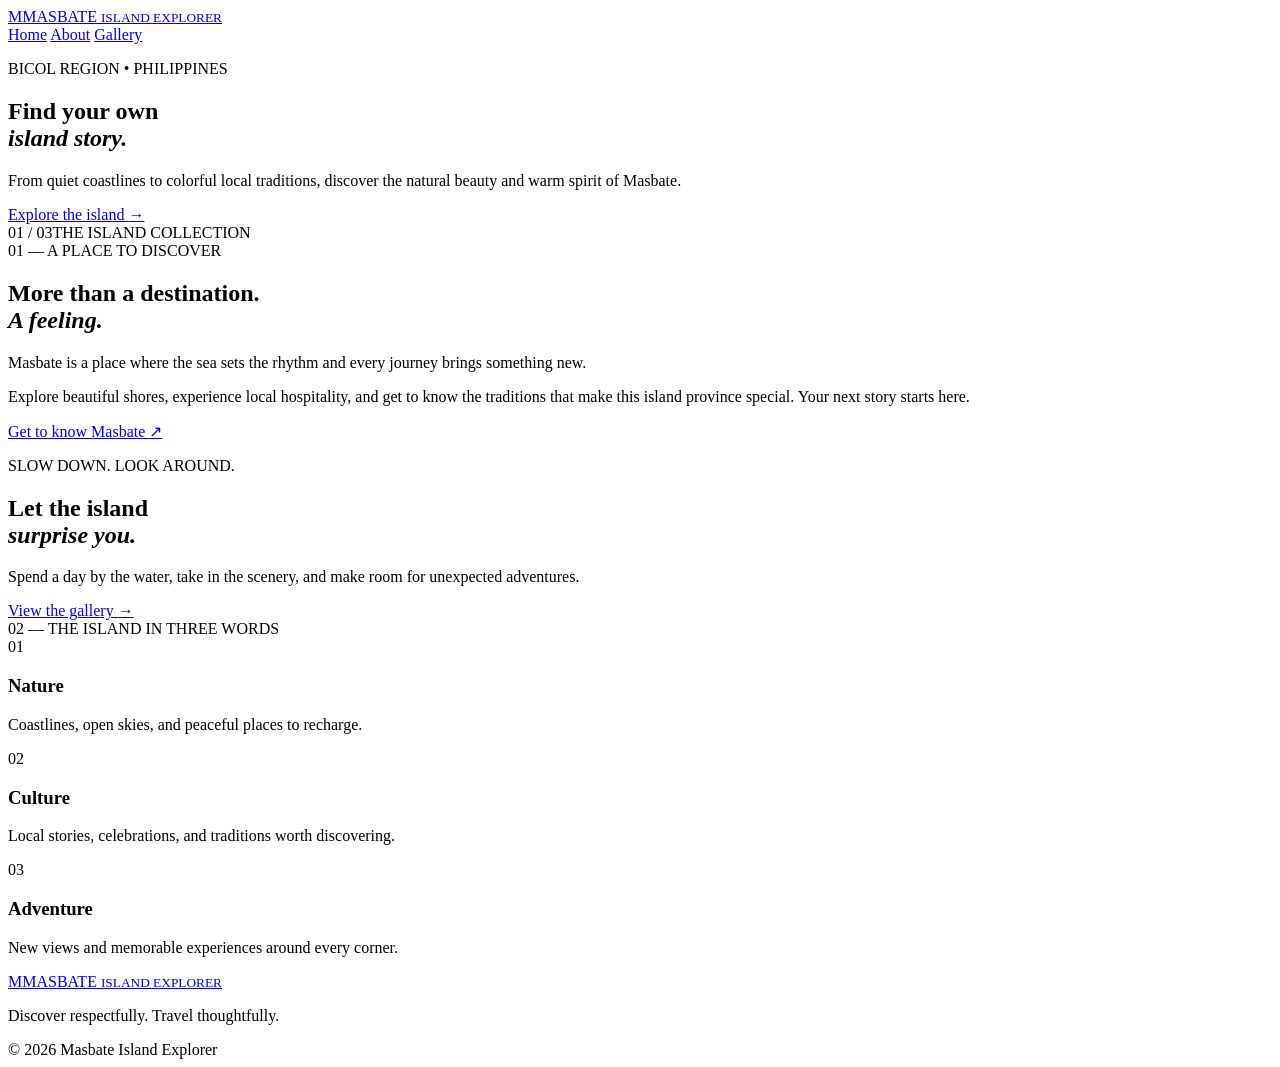
==== index.html @ 05bbf315 "Add files via upload" ====
<!DOCTYPE html>
<html lang="en">
<head>
  <meta charset="UTF-8">
  <meta name="viewport" content="width=device-width, initial-scale=1.0">
  <meta name="description" content="Discover the beaches, culture, and adventures of Masbate, Philippines.">
  <title>Masbate Island Explorer | Home</title>
  <link rel="stylesheet" href="css/style.css">
</head>
<body>
  <header class="site-header">
    <a class="brand" href="index.html"><span class="brand-mark">M</span><span>MASBATE <small>ISLAND EXPLORER</small></span></a>
    <nav aria-label="Main navigation">
      <a class="active" href="index.html">Home</a>
      <a href="about.html">About</a>
      <a href="gallery.html">Gallery</a>
    </nav>
  </header>

  <main>
    <section class="hero">
      <div class="hero-shade"></div>
      <div class="hero-content">
        <p class="eyebrow">BICOL REGION • PHILIPPINES</p>
        <h1>Find your own<br><em>island story.</em></h1>
        <p class="hero-copy">From quiet coastlines to colorful local traditions, discover the natural beauty and warm spirit of Masbate.</p>
        <a class="button button-light" href="gallery.html">Explore the island <span aria-hidden="true">→</span></a>
      </div>
      <div class="hero-note"><span>01 / 03</span><span>THE ISLAND COLLECTION</span></div>
    </section>

    <section class="intro section-wrap">
      <div class="section-label">01 — A PLACE TO DISCOVER</div>
      <div class="intro-grid">
        <h2>More than a destination.<br><em>A feeling.</em></h2>
        <div>
          <p class="lead">Masbate is a place where the sea sets the rhythm and every journey brings something new.</p>
          <p>Explore beautiful shores, experience local hospitality, and get to know the traditions that make this island province special. Your next story starts here.</p>
          <a class="text-link" href="about.html">Get to know Masbate <span>↗</span></a>
        </div>
      </div>
    </section>

    <section class="feature-band">
      <div class="feature-image" role="img" aria-label="Tropical coastline with clear blue water"></div>
      <div class="feature-copy">
        <p class="eyebrow">SLOW DOWN. LOOK AROUND.</p>
        <h2>Let the island<br><em>surprise you.</em></h2>
        <p>Spend a day by the water, take in the scenery, and make room for unexpected adventures.</p>
        <a class="button button-dark" href="gallery.html">View the gallery <span aria-hidden="true">→</span></a>
      </div>
    </section>

    <section class="highlights section-wrap">
      <div class="section-label">02 — THE ISLAND IN THREE WORDS</div>
      <div class="highlight-grid">
        <article><span class="number">01</span><h3>Nature</h3><p>Coastlines, open skies, and peaceful places to recharge.</p></article>
        <article><span class="number">02</span><h3>Culture</h3><p>Local stories, celebrations, and traditions worth discovering.</p></article>
        <article><span class="number">03</span><h3>Adventure</h3><p>New views and memorable experiences around every corner.</p></article>
      </div>
    </section>
  </main>

  <footer class="site-footer"><a class="brand footer-brand" href="index.html"><span class="brand-mark">M</span><span>MASBATE <small>ISLAND EXPLORER</small></span></a><p>Discover respectfully. Travel thoughtfully.</p><span>© 2026 Masbate Island Explorer</span></footer>
</body>
</html>
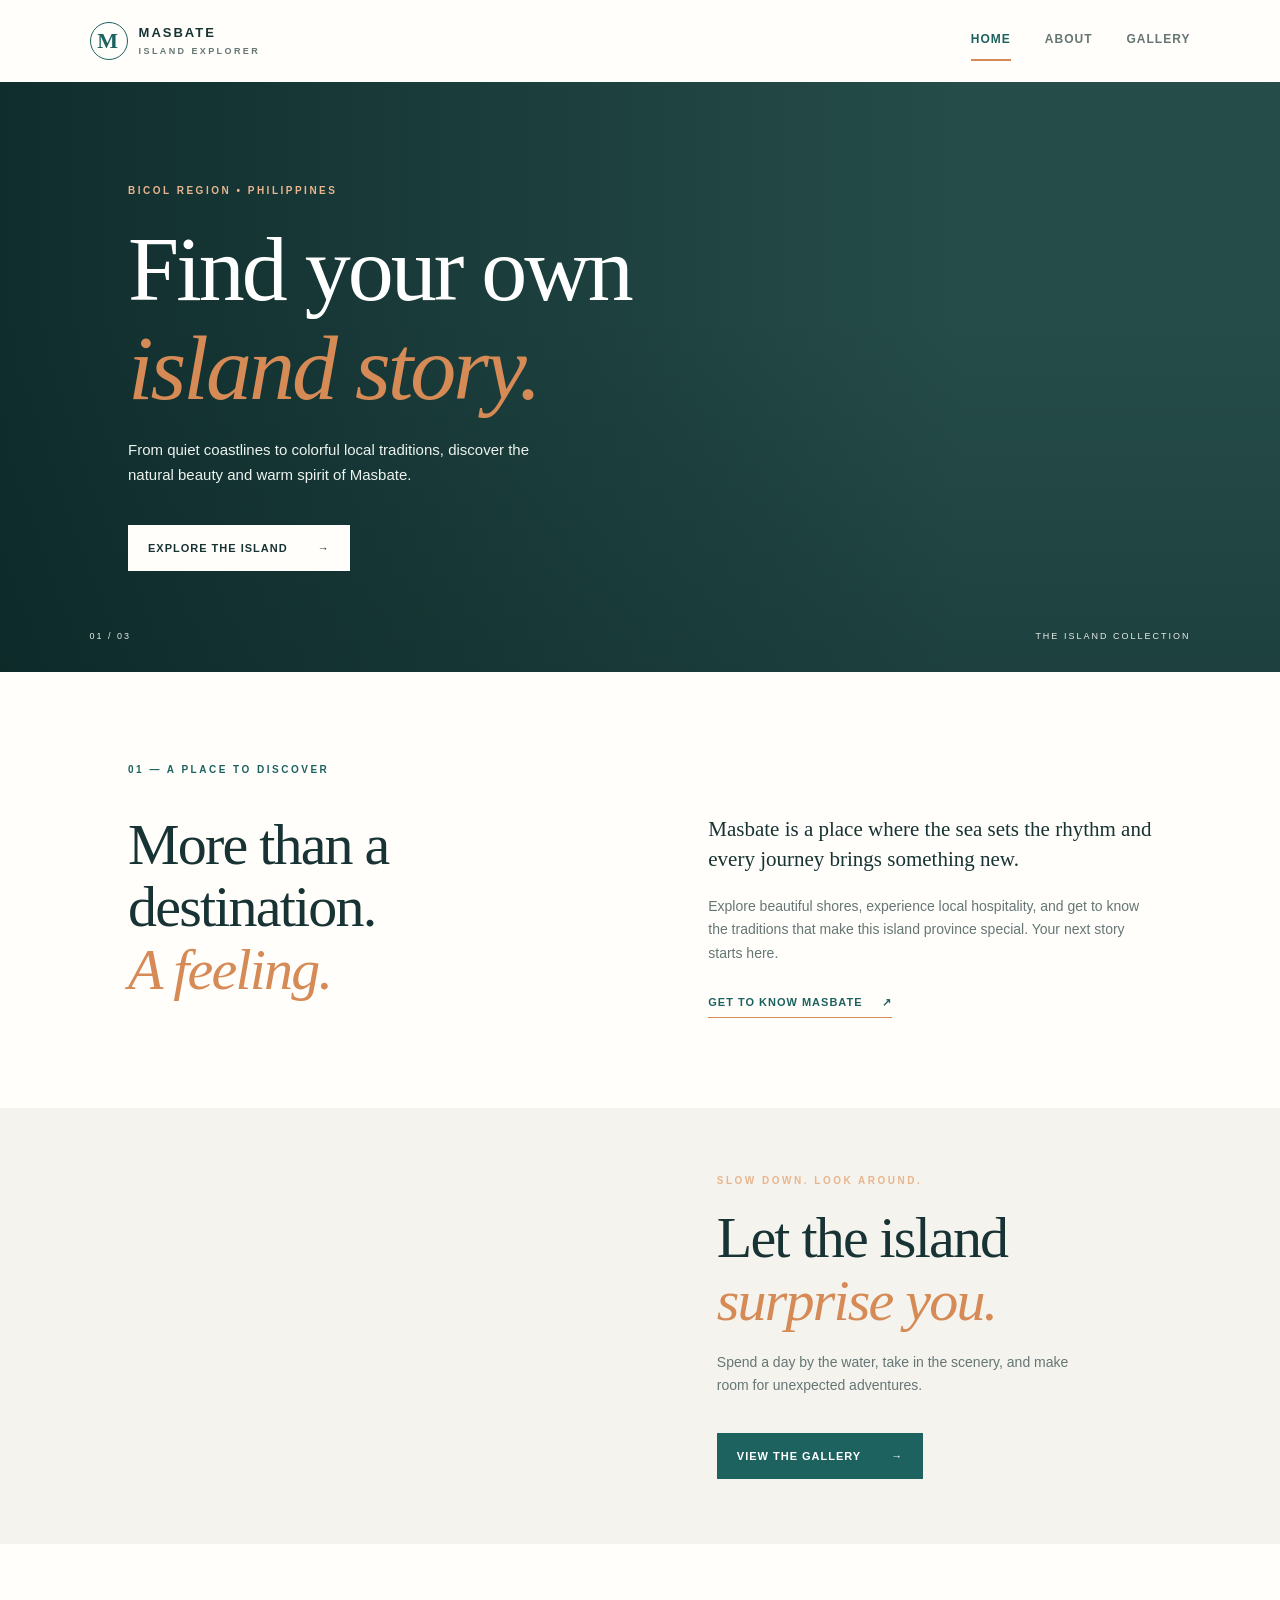
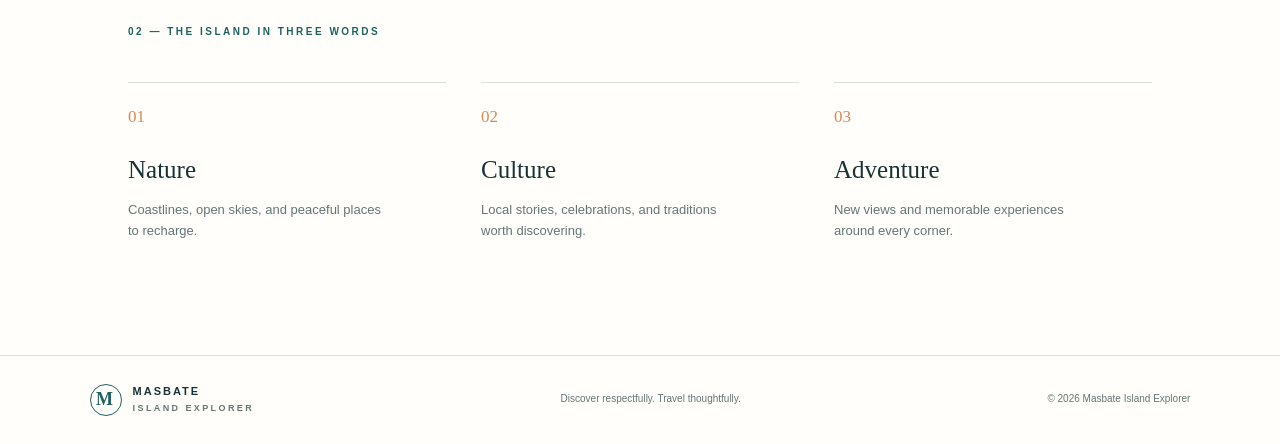
==== commit eeb993ea: "Update index.html" ====
--- a/index.html
+++ b/index.html
@@ -5,7 +5,7 @@
   <meta name="viewport" content="width=device-width, initial-scale=1.0">
   <meta name="description" content="Discover the beaches, culture, and adventures of Masbate, Philippines.">
   <title>Masbate Island Explorer | Home</title>
-  <link rel="stylesheet" href="css/style.css">
+  <link rel="stylesheet" href="style.css">
 </head>
 <body>
   <header class="site-header">
--- a/style.css
+++ b/style.css
@@ -0,0 +1,108 @@
+:root {
+  --ink: #183333;
+  --muted: #657675;
+  --cream: #f5f3ed;
+  --paper: #fffefa;
+  --teal: #1e6260;
+  --orange: #d68a55;
+  --line: #d9dfd8;
+}
+* { box-sizing: border-box; }
+html { scroll-behavior: smooth; }
+body { margin: 0; color: var(--ink); background: var(--paper); font-family: Arial, Helvetica, sans-serif; line-height: 1.65; }
+a { color: inherit; text-decoration: none; }
+.site-header { min-height: 82px; padding: 0 7%; display: flex; align-items: center; justify-content: space-between; gap: 24px; background: var(--paper); }
+.brand { display: inline-flex; align-items: center; gap: 11px; font-size: 13px; font-weight: 800; letter-spacing: 2px; line-height: 1.2; }
+.brand small { display: block; margin-top: 5px; color: var(--muted); font-size: 9px; letter-spacing: 2.4px; }
+.brand-mark { width: 38px; height: 38px; display: grid; place-items: center; border: 1px solid var(--teal); border-radius: 50%; color: var(--teal); font-family: Georgia, serif; font-size: 22px; }
+nav { display: flex; gap: 34px; align-items: center; }
+nav a { padding: 9px 0; color: var(--muted); font-size: 12px; font-weight: 700; letter-spacing: 1px; text-transform: uppercase; border-bottom: 2px solid transparent; }
+nav a:hover, nav a:focus, nav a.active { color: var(--teal); border-color: var(--orange); }
+.hero { min-height: 590px; position: relative; display: flex; align-items: center; padding: 80px 10%; color: white; background: #315c58 url('https://images.unsplash.com/photo-1500375592092-40eb2168fd21?auto=format&fit=crop&w=2000&q=90') center 52%/cover no-repeat; }
+.hero-shade { position: absolute; inset: 0; background: linear-gradient(90deg, rgba(8,35,35,.82), rgba(8,35,35,.28) 75%), linear-gradient(0deg, rgba(8,35,35,.28), transparent 60%); }
+.hero-content { position: relative; z-index: 1; max-width: 600px; }
+.eyebrow, .section-label { font-size: 10px; font-weight: 800; letter-spacing: 2.5px; }
+.eyebrow { color: #e8b58e; }
+h1, h2, h3, p { margin-top: 0; }
+h1, h2 { font-family: Georgia, 'Times New Roman', serif; font-weight: 400; line-height: 1.08; }
+h1 { margin: 20px 0; font-size: clamp(54px, 8vw, 92px); letter-spacing: -3px; }
+h1 em, h2 em { color: var(--orange); font-weight: 400; }
+.hero-copy { max-width: 430px; color: #edf3ef; font-size: 15px; }
+.button { display: inline-flex; align-items: center; gap: 30px; margin-top: 22px; padding: 14px 20px; font-size: 11px; font-weight: 800; letter-spacing: 1px; text-transform: uppercase; transition: transform .2s, background .2s; }
+.button:hover { transform: translateY(-3px); }
+.button-light { color: var(--ink); background: #fffefa; }
+.button-dark { color: white; background: var(--teal); }
+.button-dark:hover { background: #124947; }
+.hero-note { position: absolute; z-index: 1; right: 7%; bottom: 28px; left: 7%; display: flex; justify-content: space-between; color: #e6ece8; font-size: 9px; letter-spacing: 2px; }
+.section-wrap { padding: 90px 10%; }
+.section-label { color: var(--teal); }
+.intro-grid { display: grid; grid-template-columns: 1.1fr 1fr; gap: 9%; margin-top: 35px; }
+h2 { margin-bottom: 0; font-size: clamp(38px, 5vw, 58px); letter-spacing: -1.8px; }
+.lead { color: var(--ink); font-family: Georgia, serif; font-size: 21px; line-height: 1.45; }
+.intro-grid div > p:not(.lead) { color: var(--muted); font-size: 14px; }
+.text-link { display: inline-block; margin-top: 14px; padding-bottom: 6px; border-bottom: 1px solid var(--orange); color: var(--teal); font-size: 11px; font-weight: 800; letter-spacing: 1px; text-transform: uppercase; }
+.text-link span { margin-left: 15px; }
+.feature-band { display: grid; grid-template-columns: 1fr 1fr; min-height: 430px; background: var(--cream); }
+.feature-image { min-height: 430px; background: url('https://images.unsplash.com/photo-1519046904884-53103b34b206?auto=format&fit=crop&w=1400&q=85') center/cover no-repeat; }
+.feature-copy { align-self: center; max-width: 530px; padding: 65px 12%; }
+.feature-copy h2 { margin: 18px 0; }
+.feature-copy > p:not(.eyebrow) { color: var(--muted); font-size: 14px; }
+.highlights { padding-top: 80px; padding-bottom: 100px; }
+.highlight-grid, .values-grid { display: grid; grid-template-columns: repeat(3, 1fr); gap: 35px; margin-top: 42px; }
+.highlight-grid article { padding-top: 20px; border-top: 1px solid var(--line); }
+.number, .values-grid article > span { color: var(--orange); font-family: Georgia, serif; font-size: 17px; }
+.highlight-grid h3, .values-grid h3 { margin: 18px 0 8px; font-family: Georgia, serif; font-size: 25px; font-weight: 400; }
+.highlight-grid p, .values-grid p { max-width: 260px; color: var(--muted); font-size: 13px; }
+.site-footer { display: flex; align-items: center; justify-content: space-between; gap: 20px; padding: 28px 7%; border-top: 1px solid var(--line); }
+.site-footer > p, .site-footer > span { margin: 0; color: var(--muted); font-size: 10px; }
+.footer-brand { font-size: 11px; }
+.footer-brand .brand-mark { width: 32px; height: 32px; font-size: 18px; }
+.page-hero { min-height: 390px; display: flex; align-items: center; padding: 65px 10%; color: white; background-position: center; background-size: cover; }
+.about-hero { background-image: linear-gradient(90deg, rgba(8,35,35,.82), rgba(8,35,35,.2)), url('https://images.unsplash.com/photo-1473116763249-2c2c7f3a1d4a?auto=format&fit=crop&w=1800&q=85'); background-color: #315c58; }
+.gallery-hero { background-image: linear-gradient(90deg, rgba(8,35,35,.82), rgba(8,35,35,.2)), url('https://images.unsplash.com/photo-1507525428034-b723cf961d3e?auto=format&fit=crop&w=1800&q=85'); }
+.page-hero-inner { max-width: 650px; }
+.page-hero h1 { font-size: clamp(52px, 7vw, 78px); }
+.page-hero-inner > p:last-child { color: #edf3ef; }
+.about-content { padding-bottom: 75px; }
+.about-photo { height: 360px; margin-top: 55px; background: url('https://images.unsplash.com/photo-1501785888041-af3ef285b470?auto=format&fit=crop&w=1800&q=85') center 55%/cover no-repeat; }
+.values-section { padding: 75px 0; background: var(--cream); }
+.values-grid article { padding-top: 20px; border-top: 1px solid #cdd6ce; }
+.closing-cta { text-align: center; }
+.closing-cta h2 { margin-top: 18px; }
+.gallery-section { padding-top: 75px; }
+.gallery-heading { display: flex; align-items: end; justify-content: space-between; gap: 45px; margin-bottom: 38px; }
+.gallery-heading h2 { margin-top: 22px; }
+.gallery-heading > p { max-width: 340px; margin-bottom: 5px; color: var(--muted); font-size: 13px; }
+.photo-grid { display: grid; grid-template-columns: repeat(3, 1fr); gap: 18px; }
+.photo-card { min-width: 0; margin: 0; background: var(--cream); }
+.photo-card img { display: block; width: 100%; height: 240px; object-fit: cover; transition: filter .25s; }
+.photo-card:hover img { filter: saturate(1.2); }
+.photo-card figcaption { padding: 13px 15px; font-family: Georgia, serif; font-size: 17px; }
+.photo-card figcaption span { margin-right: 12px; color: var(--orange); font-family: Arial, sans-serif; font-size: 10px; }
+.gallery-note { margin-top: 22px; color: var(--muted); font-size: 11px; }
+a:focus-visible { outline: 3px solid var(--orange); outline-offset: 4px; }
+@media (max-width: 700px) {
+  .site-header { min-height: 74px; padding: 14px 5%; flex-wrap: wrap; }
+  nav { gap: 19px; }
+  nav a { font-size: 10px; }
+  .brand { font-size: 11px; }
+  .hero { min-height: 540px; padding: 70px 7%; }
+  .hero-note { left: 7%; right: 7%; font-size: 8px; }
+  .section-wrap { padding: 65px 7%; }
+  .intro-grid, .feature-band { grid-template-columns: 1fr; gap: 25px; }
+  .feature-image { min-height: 280px; }
+  .feature-copy { padding: 55px 7%; }
+  .highlight-grid, .values-grid { grid-template-columns: 1fr; gap: 25px; }
+  .site-footer { align-items: flex-start; flex-direction: column; padding: 28px 7%; }
+  .page-hero { min-height: 350px; padding: 55px 7%; }
+  .about-photo { height: 260px; }
+  .gallery-heading { align-items: flex-start; flex-direction: column; gap: 18px; }
+  .photo-grid { grid-template-columns: repeat(2, 1fr); gap: 12px; }
+  .photo-card img { height: 175px; }
+}
+@media (max-width: 420px) {
+  .site-header { justify-content: center; }
+  nav { width: 100%; justify-content: center; }
+  .photo-grid { grid-template-columns: 1fr; }
+  .photo-card img { height: 230px; }
+}
